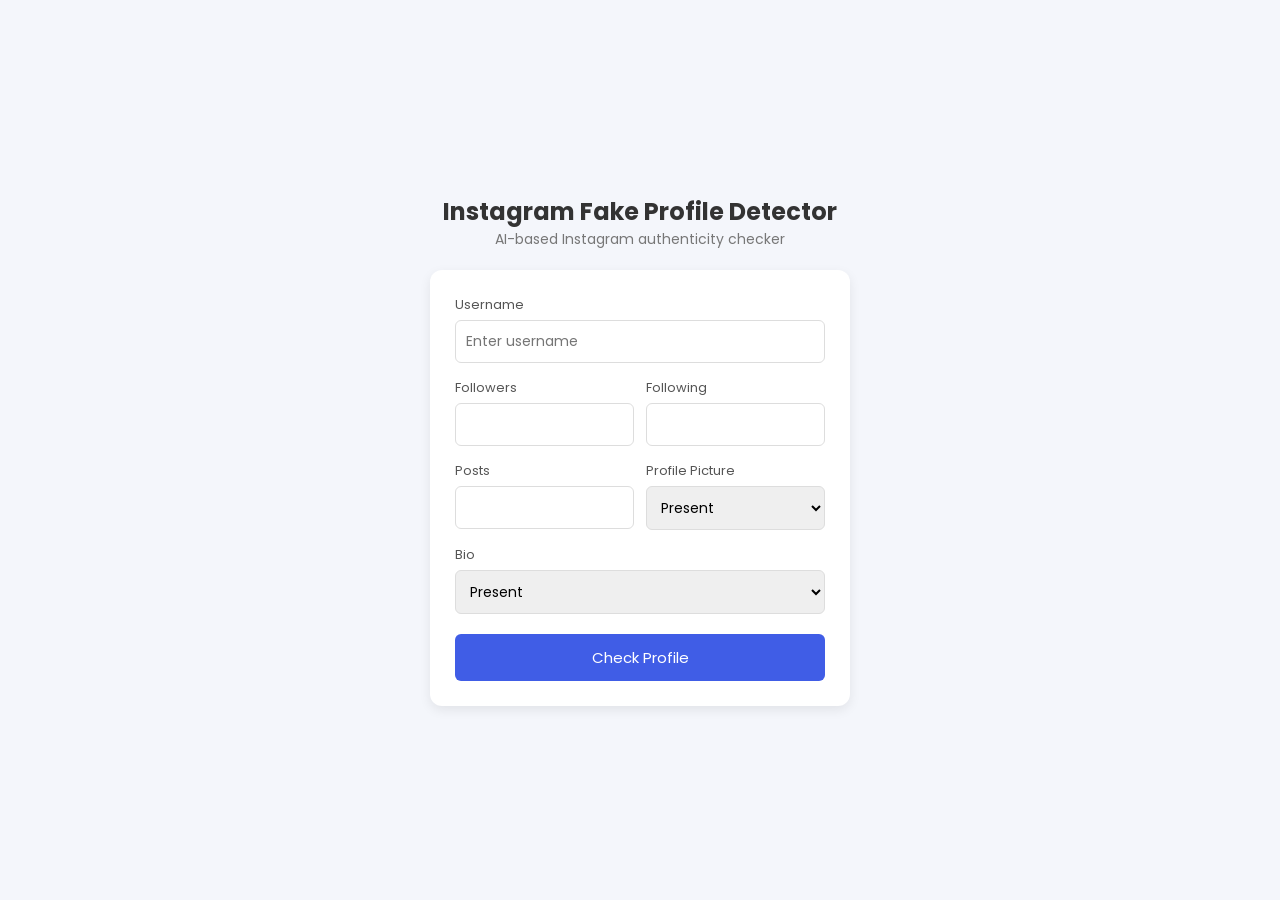
==== index.html @ 17ce8956 "Add files via upload" ====
<!DOCTYPE html>
<html>
<head>
  <title>Instagram Fake Profile Detector</title>
  <link rel="stylesheet" href="style.css">
  <link href="https://fonts.googleapis.com/css2?family=Poppins:wght@300;400;600&display=swap" rel="stylesheet">
</head>
<body>

<div class="page">

  <h1>Instagram Fake Profile Detector</h1>
  <p class="subtitle">AI-based Instagram authenticity checker</p>

  <div class="card">

    <div class="form-group">
      <label>Username</label>
      <input id="username" placeholder="Enter username">
    </div>

    <div class="grid">
      <div class="form-group">
        <label>Followers</label>
        <input id="followers" type="number">
      </div>
      <div class="form-group">
        <label>Following</label>
        <input id="following" type="number">
      </div>
    </div>

    <div class="grid">
      <div class="form-group">
        <label>Posts</label>
        <input id="posts" type="number">
      </div>
      <div class="form-group">
        <label>Profile Picture</label>
        <select id="has_pic">
          <option value="1">Present</option>
          <option value="0">Not Present</option>
        </select>
      </div>
    </div>

    <div class="form-group">
      <label>Bio</label>
      <select id="has_bio">
        <option value="1">Present</option>
        <option value="0">Not Present</option>
      </select>
    </div>

    <button onclick="checkProfile()" id="checkBtn">Check Profile</button>

    <div id="loader" class="loader hidden"></div>
    <div id="result" class="result hidden"></div>

  </div>

</div>

<script src="script.js"></script>
</body>
</html>
---- style.css ----
* {
  margin: 0;
  padding: 0;
  box-sizing: border-box;
  font-family: 'Poppins', sans-serif;
}

body {
  background: #f4f6fb;
  display: flex;
  justify-content: center;
  align-items: center;
  height: 100vh;
}

.page {
  width: 420px;
  text-align: center;
}

h1 {
  color: #333;
  font-size: 24px;
}

.subtitle {
  color: #777;
  font-size: 14px;
  margin-bottom: 20px;
}

.card {
  background: white;
  padding: 25px;
  border-radius: 12px;
  box-shadow: 0 4px 12px rgba(0,0,0,0.08);
  text-align: left;
}

.form-group {
  margin-bottom: 15px;
}

label {
  font-size: 13px;
  color: #555;
  margin-bottom: 5px;
  display: block;
}

input, select {
  width: 100%;
  padding: 10px;
  border-radius: 6px;
  border: 1px solid #ddd;
  font-size: 14px;
  transition: 0.3s;
}

input:focus, select:focus {
  border-color: #405de6;
  outline: none;
  box-shadow: 0 0 0 2px rgba(64,93,230,0.15);
}

.grid {
  display: grid;
  grid-template-columns: 1fr 1fr;
  gap: 12px;
}

button {
  width: 100%;
  padding: 12px;
  background: #405de6;
  color: white;
  border: none;
  border-radius: 6px;
  font-size: 15px;
  cursor: pointer;
  transition: 0.3s;
  margin-top: 5px;
}

button:hover {
  background: #2f49c7;
  transform: translateY(-1px);
}

.loader {
  margin: 15px auto;
  width: 25px;
  height: 25px;
  border: 3px solid #eee;
  border-top: 3px solid #405de6;
  border-radius: 50%;
  animation: spin 0.8s linear infinite;
}

@keyframes spin {
  100% { transform: rotate(360deg); }
}

.hidden {
  display: none;
}

.result {
  margin-top: 15px;
  padding: 12px;
  border-radius: 6px;
  text-align: center;
  font-weight: 600;
  font-size: 14px;
}

.result.real {
  background: #e6f9e6;
  color: #1b7a1b;
}

.result.fake {
  background: #ffe5e5;
  color: #b30000;
}
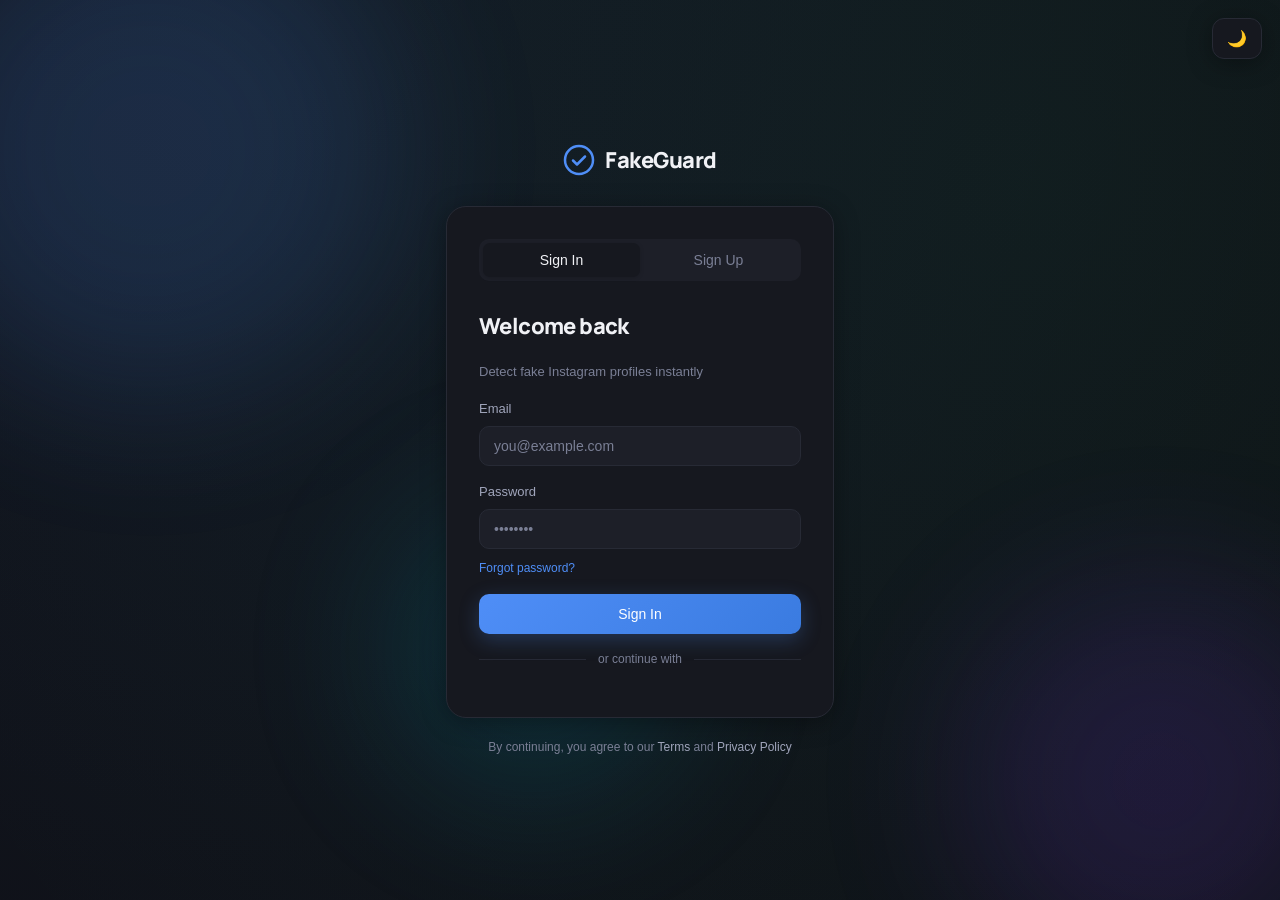
==== commit 5069548a: "Add files via upload" ====
--- a/index.html
+++ b/index.html
@@ -1,66 +1,120 @@
 <!DOCTYPE html>
-<html>
+<html lang="en" data-theme="dark">
 <head>
-  <title>Instagram Fake Profile Detector</title>
-  <link rel="stylesheet" href="style.css">
-  <link href="https://fonts.googleapis.com/css2?family=Poppins:wght@300;400;600&display=swap" rel="stylesheet">
+  <meta charset="UTF-8" />
+  <meta name="viewport" content="width=device-width, initial-scale=1.0"/>
+  <title>FakeGuard — Instagram Profile Analyzer</title>
+  <link rel="stylesheet" href="style.css"/>
+  <link rel="stylesheet" href="auth.css"/>
+ <link href="https://fonts.googleapis.com/css2?family=Manrope:wght@400;500;600;700;800&display=swap" rel="stylesheet">
+  <script src="https://accounts.google.com/gsi/client" async defer></script>
 </head>
-<body>
+<body class="auth-body">
+  <button class="theme-switch-btn" onclick="toggleTheme()" id="themeBtn">
+  🌙
+</button>
+  <div class="auth-bg">
+    <div class="bg-blob b1"></div>
+    <div class="bg-blob b2"></div>
+    <div class="bg-blob b3"></div>
+  </div>
 
-<div class="page">
-
-  <h1>Instagram Fake Profile Detector</h1>
-  <p class="subtitle">AI-based Instagram authenticity checker</p>
-
-  <div class="card">
-
-    <div class="form-group">
-      <label>Username</label>
-      <input id="username" placeholder="Enter username">
+  <div class="auth-container">
+    <div class="auth-brand">
+      <div class="brand-icon">
+        <svg width="32" height="32" viewBox="0 0 32 32" fill="none">
+          <circle cx="16" cy="16" r="14" stroke="var(--accent)" stroke-width="2.5"/>
+          <path d="M10 16.5l4 4 8-8" stroke="var(--accent)" stroke-width="2.5" stroke-linecap="round" stroke-linejoin="round"/>
+        </svg>
+      </div>
+      <span class="brand-name">FakeGuard</span>
     </div>
 
-    <div class="grid">
-      <div class="form-group">
-        <label>Followers</label>
-        <input id="followers" type="number">
+    <div class="auth-card">
+      <div class="auth-tabs">
+        <button class="tab-btn active" id="tab-signin" onclick="switchTab('signin')">Sign In</button>
+        <button class="tab-btn" id="tab-signup" onclick="switchTab('signup')">Sign Up</button>
       </div>
-      <div class="form-group">
-        <label>Following</label>
-        <input id="following" type="number">
+
+      <!-- Sign In Form -->
+      <div class="auth-form" id="form-signin">
+        <h2 class="form-title">Welcome back</h2>
+        <p class="form-sub">Detect fake Instagram profiles instantly</p>
+
+        <div class="field-group">
+          <label>Email</label>
+          <input type="email" id="si-email" placeholder="you@example.com" class="field-input"/>
+        </div>
+        <div class="field-group">
+          <label>Password</label>
+          <input type="password" id="si-password" placeholder="••••••••" class="field-input"/>
+          <span class="forgot-link" onclick="alert('Password reset link sent!')">Forgot password?</span>
+        </div>
+        <div id="si-error" class="form-error hidden"></div>
+        <button class="btn-primary" onclick="handleSignIn()">Sign In</button>
+
+       <div class="divider"><span>or continue with</span></div>
+
+      
+
+<div class="g_id_signin"
+     data-type="standard"
+     data-size="large"
+     data-theme="filled_blue"
+     data-text="continue_with"
+     data-shape="pill">
+</div>
+      </div>
+
+      <!-- Sign Up Form -->
+      <div class="auth-form hidden" id="form-signup">
+        <h2 class="form-title">Create account</h2>
+        <p class="form-sub">Start detecting fake profiles today</p>
+
+        <div class="field-row">
+          <div class="field-group">
+            <label>First Name</label>
+            <input type="text" id="su-fname" placeholder="John" class="field-input"/>
+          </div>
+          <div class="field-group">
+            <label>Last Name</label>
+            <input type="text" id="su-lname" placeholder="Doe" class="field-input"/>
+          </div>
+        </div>
+        <div class="field-group">
+          <label>Email</label>
+          <input type="email" id="su-email" placeholder="you@example.com" class="field-input"/>
+        </div>
+        <div class="field-group">
+          <label>Password</label>
+          <input type="password" id="su-password" placeholder="Min. 8 characters" class="field-input"/>
+        </div>
+        <div id="su-error" class="form-error hidden"></div>
+        <button class="btn-primary" onclick="handleSignUp()">Create Account</button>
+
+        <div class="divider"><span>or continue with</span></div>
+
+<div class="g_id_signin"
+     data-type="standard"
+     data-size="large"
+     data-theme="filled_blue"
+     data-text="continue_with"
+     data-shape="pill">
+</div>
       </div>
     </div>
-
-    <div class="grid">
-      <div class="form-group">
-        <label>Posts</label>
-        <input id="posts" type="number">
-      </div>
-      <div class="form-group">
-        <label>Profile Picture</label>
-        <select id="has_pic">
-          <option value="1">Present</option>
-          <option value="0">Not Present</option>
-        </select>
-      </div>
-    </div>
-
-    <div class="form-group">
-      <label>Bio</label>
-      <select id="has_bio">
-        <option value="1">Present</option>
-        <option value="0">Not Present</option>
-      </select>
-    </div>
-
-    <button onclick="checkProfile()" id="checkBtn">Check Profile</button>
-
-    <div id="loader" class="loader hidden"></div>
-    <div id="result" class="result hidden"></div>
-
-  </div>
-
+    
+<p class="auth-footer">By continuing, you agree to our <a href="#">Terms</a> and <a href="#">Privacy Policy</a></p>
 </div>
 
-<script src="script.js"></script>
+<div id="g_id_onload"
+     data-client_id="573878924787-oca6rib1l6hmlj53ogvjl6k5aaiqinsg.apps.googleusercontent.com"
+     data-callback="handleGoogleLogin"
+     data-auto_prompt="false"
+     data-ux_mode="popup">
+</div>
+
+<script src="auth.js"></script>
+<script src="app.js"></script>
 </body>
-</html>
+</html>
--- a/style.css
+++ b/style.css
@@ -1,125 +1,848 @@
-* {
-  margin: 0;
-  padding: 0;
-  box-sizing: border-box;
-  font-family: 'Poppins', sans-serif;
-}
+/* ============================================
+   FakeGuard — style.css
+   Global variables, resets, shared components
+   ============================================ */
+
+@import url('https://fonts.googleapis.com/css2?family=DM+Sans:opsz,wght@9..40,300;9..40,400;9..40,500;9..40,600;9..40,700&family=Syne:wght@700;800&display=swap');
+
+/* ---- CSS Variables ---- */
+:root {
+  --accent: #4F8EF7;
+  --accent-hover: #3a7be0;
+  --accent-soft: rgba(79,142,247,0.12);
+
+  /* Dark theme (default) */
+  --bg: #0e0f14;
+  --surface: #16181f;
+  --surface2: #1d1f28;
+  --border: #272a35;
+  --text: #f0f1f5;
+  --text-muted: #7a7f95;
+  --text-secondary: #a0a5bb;
+  --shadow: 0 4px 24px rgba(0,0,0,0.35);
+  --sidebar-w: 240px;
+
+  --red: #ef4444;
+  --red-soft: rgba(239,68,68,0.12);
+  --green: #22c55e;
+  --green-soft: rgba(34,197,94,0.12);
+  --amber: #f59e0b;
+  --amber-soft: rgba(245,158,11,0.12);
+  --blue-soft: rgba(79,142,247,0.12);
+}
+
+[data-theme="light"] {
+  --bg: #f4f6fb;
+  --surface: #ffffff;
+  --surface2: #eef1f8;
+  --border: #dde2ef;
+  --text: #111827;
+  --text-muted: #8895b0;
+  --text-secondary: #5a6480;
+  --shadow: 0 4px 24px rgba(0,0,0,0.08);
+}
+
+/* ---- Reset ---- */
+*, *::before, *::after { box-sizing: border-box; margin: 0; padding: 0; }
+
+html { scroll-behavior: smooth; }
 
 body {
-  background: #f4f6fb;
+ font-family: 'Inter', system-ui, -apple-system, sans-serif;
+  background: var(--bg);
+  color: var(--text);
+  font-size: 15px;
+  line-height: 1.6;
+  transition: background 0.3s, color 0.3s;
+}
+
+a { text-decoration: none; color: var(--accent); }
+a:hover { opacity: 0.85; }
+
+/* ---- Typography ---- */
+.page-title {
+  font-family: 'Inter', sans-serif;
+  font-size: 26px;
+  font-weight: 600;
+  color: var(--text);
+  letter-spacing: -0.5px;
+}
+
+.page-sub {
+  color: var(--text-muted);
+  font-size: 14px;
+  margin-top: 2px;
+}
+
+.section-title {
+  font-size: 15px;
+  font-weight: 600;
+  color: var(--text);
+  margin-bottom: 16px;
+}
+
+/* ---- Buttons ---- */
+.btn-primary {
+  display: inline-flex;
+  align-items: center;
+  gap: 8px;
+  background: var(--accent);
+  color: #fff;
+  border: none;
+  border-radius: 10px;
+  padding: 12px 22px;
+  font-size: 14px;
+  font-weight: 600;
+font-family: 'Inter', sans-serif;
+  cursor: pointer;
+  transition: background 0.2s, transform 0.15s;
+  width: 100%;
+  justify-content: center;
+}
+.btn-primary:hover { background: var(--accent-hover); transform: translateY(-1px); }
+.btn-primary:active { transform: translateY(0); }
+.btn-primary.compact { width: auto; padding: 10px 18px; }
+
+.btn-outline {
+  display: inline-flex;
+  align-items: center;
+  gap: 8px;
+  background: transparent;
+  color: var(--text);
+  border: 1.5px solid var(--border);
+  border-radius: 10px;
+  padding: 10px 18px;
+  font-size: 14px;
+  font-weight: 500;
+  font-family: 'Inter', sans-serif;
+  cursor: pointer;
+  transition: border-color 0.2s, background 0.2s;
+}
+.btn-outline:hover { border-color: var(--accent); color: var(--accent); }
+.btn-outline.full-w { width: 100%; justify-content: center; }
+
+.btn-ghost {
+  background: transparent;
+  border: none;
+  color: var(--accent);
+  font-size: 13px;
+  font-weight: 500;
+  cursor: pointer;
+  font-family: 'Inter', sans-serif;
+  padding: 6px 10px;
+  border-radius: 8px;
+  transition: background 0.2s;
+}
+.btn-ghost:hover { background: var(--accent-soft); }
+
+/* ---- Form Elements ---- */
+.field-group { display: flex; flex-direction: column; gap: 6px; }
+.field-group label {
+  font-size: 13px;
+  font-weight: 500;
+  color: var(--text-secondary);
+}
+.required { color: var(--red); }
+.optional { color: var(--text-muted); font-weight: 400; }
+
+.field-input {
+  background: var(--bg);
+  border: 1.5px solid var(--border);
+  border-radius: 10px;
+  padding: 11px 14px;
+  font-size: 14px;
+  color: var(--text);
+ font-family: 'Inter', sans-serif;
+  transition: border-color 0.2s, box-shadow 0.2s;
+  outline: none;
+  width: 100%;
+}
+.field-input:focus {
+  border-color: var(--accent);
+  box-shadow: 0 0 0 3px var(--accent-soft);
+}
+.field-input::placeholder { color: var(--text-muted); }
+.field-select { cursor: pointer; }
+.field-textarea { resize: vertical; min-height: 90px; }
+
+.form-error {
+  background: var(--red-soft);
+  color: var(--red);
+  border: 1px solid rgba(239,68,68,0.25);
+  border-radius: 8px;
+  padding: 10px 14px;
+  font-size: 13px;
+  font-weight: 500;
+}
+.form-success {
+  background: var(--green-soft);
+  color: var(--green);
+  border: 1px solid rgba(34,197,94,0.25);
+  border-radius: 8px;
+  padding: 10px 14px;
+  font-size: 13px;
+  font-weight: 500;
+}
+
+/* ---- Utilities ---- */
+.hidden { display: none !important; }
+
+/* ---- Badge ---- */
+/* ===== Premium Badge Base ===== */
+.badge {
+  display: inline-flex;
+  align-items: center;
+  gap: 6px;
+  padding: 6px 12px;
+  font-size: 12px;
+  font-weight: 600;
+  border-radius: 999px;
+  letter-spacing: 0.3px;
+  white-space: nowrap;
+  backdrop-filter: blur(6px);
+  border: 1px solid transparent;
+  transition: all 0.25s ease;
+}
+
+/* Hover effect (subtle premium feel) */
+.badge:hover {
+  transform: translateY(-1px);
+  filter: brightness(1.1);
+}
+/* 🔴 Fake */
+.badge-fake {
+  background: linear-gradient(135deg, rgba(239, 68, 68, 0.15), rgba(239, 68, 68, 0.05));
+  color: #ef4444;
+  border: 1px solid rgba(239, 68, 68, 0.4);
+  box-shadow: 0 0 8px rgba(239, 68, 68, 0.15);
+}
+
+/* 🟡 Suspicious */
+.badge-suspicious {
+  background: linear-gradient(135deg, rgba(245, 158, 11, 0.18), rgba(245, 158, 11, 0.05));
+  color: #f59e0b;
+  border: 1px solid rgba(245, 158, 11, 0.4);
+  box-shadow: 0 0 8px rgba(245, 158, 11, 0.15);
+}
+
+/* 🟢 Real */
+.badge-real {
+  background: linear-gradient(135deg, rgba(34, 197, 94, 0.18), rgba(34, 197, 94, 0.05));
+  color: #22c55e;
+  border: 1px solid rgba(34, 197, 94, 0.4);
+  box-shadow: 0 0 8px rgba(34, 197, 94, 0.15);
+}
+@keyframes badgePulse {
+  0% { box-shadow: 0 0 0 rgba(0,0,0,0); }
+  50% { box-shadow: 0 0 10px rgba(255,255,255,0.08); }
+  100% { box-shadow: 0 0 0 rgba(0,0,0,0); }
+}
+
+.badge {
+  animation: badgePulse 2.5s infinite;
+}
+
+/* ---- Toast ---- */
+.toast {
+  position: fixed;
+  bottom: 24px;
+  right: 24px;
+  background: var(--surface2);
+  border: 1px solid var(--border);
+  border-radius: 12px;
+  padding: 14px 20px;
+  font-size: 14px;
+  font-weight: 500;
+  box-shadow: var(--shadow);
+  z-index: 9999;
+  animation: slideUp 0.3s ease;
+}
+@keyframes slideUp {
+  from { opacity: 0; transform: translateY(10px); }
+  to { opacity: 1; transform: translateY(0); }
+}
+
+
+/* ---- Empty State ---- */
+.empty-state {
   display: flex;
-  justify-content: center;
+  flex-direction: column;
   align-items: center;
-  height: 100vh;
-}
-
-.page {
-  width: 420px;
+  gap: 12px;
+  padding: 48px 20px;
   text-align: center;
-}
-
-h1 {
-  color: #333;
-  font-size: 24px;
-}
-
-.subtitle {
-  color: #777;
+  color: var(--text-muted);
   font-size: 14px;
-  margin-bottom: 20px;
-}
-
-.card {
-  background: white;
-  padding: 25px;
-  border-radius: 12px;
-  box-shadow: 0 4px 12px rgba(0,0,0,0.08);
-  text-align: left;
-}
-
-.form-group {
-  margin-bottom: 15px;
-}
-
-label {
-  font-size: 13px;
-  color: #555;
-  margin-bottom: 5px;
-  display: block;
-}
-
-input, select {
-  width: 100%;
-  padding: 10px;
-  border-radius: 6px;
-  border: 1px solid #ddd;
-  font-size: 14px;
-  transition: 0.3s;
-}
-
-input:focus, select:focus {
-  border-color: #405de6;
-  outline: none;
-  box-shadow: 0 0 0 2px rgba(64,93,230,0.15);
-}
-
-.grid {
+}
+
+/* ---- Form Grid ---- */
+.form-grid {
   display: grid;
   grid-template-columns: 1fr 1fr;
+  gap: 16px;
+  margin-bottom: 20px;
+}
+.form-grid .full { grid-column: 1 / -1; }
+@media (max-width: 600px) {
+  .form-grid { grid-template-columns: 1fr; }
+  .form-grid .full { grid-column: 1; }
+}
+
+/* Clean headings */
+h1 {
+  font-size: 28px;
+  font-weight: 600;
+  letter-spacing: -0.3px;
+}
+
+h2, h3 {
+  font-weight: 600;
+}
+
+/* Improve readability */
+body {
+  line-height: 1.5;
+}
+.stat-val {
+  font-weight: 600;
+}
+
+.section-title {
+  font-weight: 600;
+}
+/* ============================= */
+/* 🔥 GLOBAL TYPOGRAPHY SYSTEM */
+/* ============================= */
+
+
+h1 {
+  font-size: 26px;
+  font-weight: 600;
+  letter-spacing: -0.4px;
+}
+
+h2, h3 {
+  font-weight: 600;
+}
+
+.section-title {
+  font-size: 16px;
+  font-weight: 600;
+}
+
+.stat-val {
+  font-family: 'Inter', sans-serif;
+  font-size: 28px;        /* 🔥 increase size */
+  font-weight: 700;       /* bold premium look */
+  letter-spacing: -0.5px; /* tighter spacing like Apple */
+}
+
+.stat-label {
+  font-size: 13px;
+  color: var(--text-muted);
+}
+
+button {
+  font-weight: 500;
+}
+
+.nav-item span {
+  font-size: 14px;
+  font-weight: 500;
+}
+/* ============================================
+   🔥 NEXT LEVEL UI UPGRADE (SAFE OVERRIDE)
+   ============================================ */
+
+/* --- Background Upgrade --- */
+body {
+  background:
+    radial-gradient(circle at 20% 0%, rgba(79,142,247,0.08), transparent),
+    radial-gradient(circle at 80% 20%, rgba(34,197,94,0.06), transparent),
+    var(--bg);
+}
+
+/* --- Premium Cards --- */
+.section-card {
+  background: rgba(255,255,255,0.03) !important;
+  backdrop-filter: blur(10px);
+  border: 1px solid rgba(255,255,255,0.06) !important;
+
+  box-shadow: none !important;
+
+  transition: all 0.25s ease;
+}
+
+.section-card:hover {
+  transform: translateY(-3px);
+  background: rgba(255,255,255,0.06) !important;
+}
+
+/* --- Improve Typography Feel --- */
+.page-title {
+  font-size: 28px;
+  font-weight: 600;
+  letter-spacing: -0.4px;
+}
+
+.section-title {
+  font-size: 14px;
+  color: var(--text-muted);
+}
+
+/* --- Buttons Upgrade --- */
+.btn-primary {
+  background: linear-gradient(135deg, #4F8EF7, #3a7be0);
+  box-shadow: 0 6px 20px rgba(79,142,247,0.25);
+}
+
+.btn-primary:hover {
+  transform: translateY(-2px);
+  box-shadow: 0 10px 30px rgba(79,142,247,0.35);
+}
+
+/* --- Input Fields Modern --- */
+.field-input {
+  background: rgba(255,255,255,0.02);
+  border: 1px solid rgba(255,255,255,0.08);
+}
+
+.field-input:focus {
+  box-shadow: 0 0 0 3px rgba(79,142,247,0.15);
+}
+
+/* --- Progress Bars Smooth --- */
+.progress-bar {
+  height: 6px;
+  border-radius: 6px;
+  background: rgba(255,255,255,0.08);
+}
+
+.progress-fill {
+  border-radius: 6px;
+  transition: width 0.4s ease;
+}
+
+/* --- Sidebar Hover (Premium feel) --- */
+.nav-item {
+  transition: all 0.2s ease;
+}
+
+.nav-item:hover {
+  background: rgba(255,255,255,0.05);
+  transform: translateX(4px);
+}
+
+/* --- Result Box Enhancement --- */
+.result-box {
+  border-radius: 14px;
+  padding: 24px;
+  transition: all 0.3s ease;
+}
+
+.result-box.real {
+  background: linear-gradient(
+    135deg,
+    rgba(34,197,94,0.15),
+    rgba(34,197,94,0.05)
+  );
+}
+
+.result-box.fake {
+  background: linear-gradient(
+    135deg,
+    rgba(239,68,68,0.15),
+    rgba(239,68,68,0.05)
+  );
+}
+
+/* --- Subtle Animation --- */
+.section-card {
+  animation: fadeUp 0.4s ease;
+}
+
+@keyframes fadeUp {
+  from {
+    opacity: 0;
+    transform: translateY(8px);
+  }
+  to {
+    opacity: 1;
+    transform: translateY(0);
+  }
+}
+/* ============================= */
+/* 🎬 GLOBAL MOTION SYSTEM */
+/* ============================= */
+
+* {
+  transition: background 0.25s ease,
+              border-color 0.25s ease,
+              transform 0.2s ease,
+              opacity 0.2s ease;
+}
+
+/* Smooth page entry */
+body {
+  animation: pageFade 0.4s ease;
+}
+
+@keyframes pageFade {
+  from { opacity: 0; transform: translateY(8px); }
+  to { opacity: 1; transform: translateY(0); }
+}
+.section-card {
+  background: rgba(255,255,255,0.03) !important;
+  backdrop-filter: blur(14px);
+
+  border: 1px solid rgba(255,255,255,0.06);
+  box-shadow:
+    0 10px 30px rgba(0,0,0,0.25),
+    inset 0 1px 0 rgba(255,255,255,0.05);
+
+  transition: all 0.25s ease;
+}
+
+.section-card:hover {
+  transform: translateY(-4px) scale(1.01);
+}
+.btn-primary {
+  position: relative;
+  overflow: hidden;
+}
+
+/* glow effect */
+.btn-primary::after {
+  content: "";
+  position: absolute;
+  inset: 0;
+  background: radial-gradient(circle, rgba(255,255,255,0.2), transparent);
+  opacity: 0;
+  transition: opacity 0.3s ease;
+}
+
+.btn-primary:hover::after {
+  opacity: 1;
+}
+.progress-fill {
+  transition: width 0.6s cubic-bezier(.4,0,.2,1);
+}
+/* Skeleton loader */
+.skeleton {
+  background: linear-gradient(
+    90deg,
+    rgba(255,255,255,0.04),
+    rgba(255,255,255,0.08),
+    rgba(255,255,255,0.04)
+  );
+  background-size: 200% 100%;
+  animation: shimmer 1.4s infinite;
+  border-radius: 8px;
+}
+
+@keyframes shimmer {
+  0% { background-position: 200% 0; }
+  100% { background-position: -200% 0; }
+}
+.sidebar {
+  backdrop-filter: blur(16px);
+}
+
+.nav-item {
+  border-radius: 10px;
+}
+
+.nav-item.active {
+  background: rgba(79,142,247,0.15);
+}
+
+.nav-item:hover {
+  transform: translateX(6px);
+}
+/* ============================= */
+/* 🔥 FINAL LIGHT MODE FIX (CLEAN) */
+/* ============================= */
+
+[data-theme="light"] {
+  --bg: #f8fafc;
+  --surface: #ffffff;
+  --surface2: #f1f5f9;
+
+  --border: #e2e8f0;
+  --text: #0f172a;
+  --text-muted: #64748b;
+}
+
+/* Override glass cards ONLY in light mode */
+[data-theme="light"] .section-card {
+  background: #ffffff !important;
+  border: 1px solid #e2e8f0 !important;
+  box-shadow: 0 6px 20px rgba(0,0,0,0.05) !important;
+  backdrop-filter: none !important;
+}
+
+/* Sidebar clean */
+[data-theme="light"] .sidebar {
+  background: #ffffff !important;
+  border-right: 1px solid #e2e8f0 !important;
+}
+
+/* Button visibility */
+[data-theme="light"] .collapse-btn {
+  background: #f1f5f9 !important;
+  color: #0f172a !important;
+}
+
+/* Inputs */
+[data-theme="light"] .field-input {
+  background: #ffffff !important;
+  border: 1px solid #e2e8f0 !important;
+}
+
+/* Nav hover */
+[data-theme="light"] .nav-item:hover {
+  background: #f1f5f9 !important;
+}
+/* ============================================
+   🍎 FINAL LIGHT MODE PREMIUM POLISH (ADD LAST)
+   ============================================ */
+
+/* 1. Soft background (Apple style) */
+[data-theme="light"] body {
+  background: linear-gradient(
+    180deg,
+    #f8fafc 0%,
+    #eef2f7 100%
+  ) !important;
+}
+
+/* 2. Premium card depth */
+[data-theme="light"] .section-card {
+  background: #ffffff !important;
+  border: 1px solid #e2e8f0 !important;
+
+  box-shadow:
+    0 1px 2px rgba(0,0,0,0.05),
+    0 10px 30px rgba(0,0,0,0.06) !important;
+
+  border-radius: 14px;
+}
+
+/* 3. Inputs (Notion style) */
+[data-theme="light"] .field-input {
+  background: #f9fafb !important;
+  border: 1px solid #e2e8f0 !important;
+}
+
+[data-theme="light"] .field-input:focus {
+  background: #ffffff !important;
+  border-color: #4F8EF7 !important;
+  box-shadow: 0 0 0 3px rgba(79,142,247,0.12);
+}
+
+/* 4. Sidebar polish */
+[data-theme="light"] .sidebar {
+  background: #ffffff !important;
+  border-right: 1px solid #e6eaf2 !important;
+}
+
+[data-theme="light"] .nav-item.active {
+  background: #eef2ff !important;
+  color: #4F8EF7 !important;
+}
+
+/* 5. Profile card highlight */
+[data-theme="light"] .profile-card {
+  background: #ffffff;
+  border: 1px solid #e6eaf2;
+
+  box-shadow: 0 4px 16px rgba(0,0,0,0.05);
+  border-radius: 16px;
+}
+
+/* 6. Typography polish */
+[data-theme="light"] .page-title {
+  font-size: 28px;
+  font-weight: 600;
+  color: #0f172a;
+}
+
+[data-theme="light"] .page-sub {
+  color: #64748b;
+}
+
+[data-theme="light"] .section-title {
+  color: #334155;
+  font-size: 15px;
+}
+/* ============================================
+   🧼 CLEAN FINAL DESIGN SYSTEM
+   ============================================ */
+
+/* ---------- BASE TYPOGRAPHY ---------- */
+body {
+  font-family: 'Inter', system-ui, -apple-system, sans-serif;
+  font-size: 14px;
+  line-height: 1.6;
+  color: var(--text);
+}
+
+/* ---------- CARD SYSTEM ---------- */
+.section-card {
+  background: var(--surface);
+  border: 1px solid var(--border);
+  border-radius: 14px;
+  padding: 24px;
+  box-shadow: var(--shadow);
+  transition: all 0.25s ease;
+}
+
+.section-card:hover {
+  transform: translateY(-2px);
+}
+
+/* ---------- BUTTON SYSTEM ---------- */
+.btn-primary {
+  background: linear-gradient(135deg, #4F8EF7, #3a7be0);
+  border-radius: 10px;
+  font-weight: 500;
+}
+
+/* ---------- INPUT SYSTEM ---------- */
+.field-input {
+  background: var(--surface2);
+  border: 1px solid var(--border);
+  border-radius: 10px;
+}
+
+.field-input:focus {
+  border-color: var(--accent);
+  box-shadow: 0 0 0 3px var(--accent-soft);
+}
+
+/* ---------- NAV ---------- */
+.nav-item {
+  border-radius: 10px;
+  transition: all 0.2s ease;
+}
+
+.nav-item:hover {
+  background: var(--surface2);
+  transform: translateX(4px);
+}
+
+/* ============================================
+   🌙 DARK MODE (DEFAULT)
+   ============================================ */
+
+body {
+  background:
+    radial-gradient(circle at 20% 0%, rgba(79,142,247,0.08), transparent),
+    radial-gradient(circle at 80% 20%, rgba(34,197,94,0.06), transparent),
+    var(--bg);
+}
+
+/* ============================================
+   ☀️ LIGHT MODE (APPLE / NOTION STYLE)
+   ============================================ */
+
+[data-theme="light"] body {
+  background: linear-gradient(
+    180deg,
+    #f8fafc 0%,
+    #eef2f7 100%
+  );
+}
+
+[data-theme="light"] .section-card {
+  background: #ffffff;
+  border: 1px solid #e2e8f0;
+
+  box-shadow:
+    0 1px 2px rgba(0,0,0,0.05),
+    0 10px 30px rgba(0,0,0,0.06);
+}
+
+[data-theme="light"] .field-input {
+  background: #f1f5f9;
+  border: 1px solid #e2e8f0;
+}
+
+[data-theme="light"] .field-input:focus {
+  background: #ffffff;
+}
+
+[data-theme="light"] .sidebar {
+  background: #ffffff;
+  border-right: 1px solid #e2e8f0;
+}
+
+[data-theme="light"] .nav-item.active {
+  background: #e0e7ff;
+}
+.badge-suspicious {
+  background: rgba(245, 158, 11, 0.15);
+  color: #f59e0b;
+  border: 1px solid rgba(245, 158, 11, 0.4);
+}
+/* Keep username + badge in same row */
+.recent-item {
+  display: flex;
+  justify-content: space-between;
+  align-items: center;
   gap: 12px;
 }
 
-button {
+/* Prevent badge from going to next line */
+.badge {
+  white-space: nowrap;
+  flex-shrink: 0;
+}
+/* Prevent wrapping inside table */
+td {
+  white-space: nowrap;
+}
+
+/* Better alignment */
+.badge {
+  display: inline-flex;
+  align-items: center;
+  gap: 4px;
+}
+.recent-item {
+  display: flex;
+  justify-content: space-between;
+  align-items: center;
+}
+
+.badge {
+  flex-shrink: 0;
+}
+/* Username + badge inline */
+.user-cell {
+  display: flex;
+  align-items: center;
+  gap: 10px;
+}
+
+/* Prevent breaking */
+.badge {
+  white-space: nowrap;
+}
+/* Table alignment fix */
+table {
   width: 100%;
-  padding: 12px;
-  background: #405de6;
-  color: white;
-  border: none;
-  border-radius: 6px;
-  font-size: 15px;
-  cursor: pointer;
-  transition: 0.3s;
-  margin-top: 5px;
-}
-
-button:hover {
-  background: #2f49c7;
-  transform: translateY(-1px);
-}
-
-.loader {
-  margin: 15px auto;
-  width: 25px;
-  height: 25px;
-  border: 3px solid #eee;
-  border-top: 3px solid #405de6;
-  border-radius: 50%;
-  animation: spin 0.8s linear infinite;
-}
-
-@keyframes spin {
-  100% { transform: rotate(360deg); }
-}
-
-.hidden {
-  display: none;
-}
-
-.result {
-  margin-top: 15px;
-  padding: 12px;
-  border-radius: 6px;
-  text-align: center;
-  font-weight: 600;
-  font-size: 14px;
-}
-
-.result.real {
-  background: #e6f9e6;
-  color: #1b7a1b;
-}
-
-.result.fake {
-  background: #ffe5e5;
-  color: #b30000;
-}
+  border-collapse: collapse;
+}
+
+th, td {
+  padding: 12px 10px;
+  text-align: left;
+  vertical-align: middle;
+}
+
+/* Keep badge clean */
+.badge {
+  display: inline-block;
+  white-space: nowrap;
+}
--- a/auth.css
+++ b/auth.css
@@ -0,0 +1,211 @@
+/* ============================================
+   FakeGuard — auth.css
+   ============================================ */
+
+.auth-body {
+  min-height: 100vh;
+  display: flex;
+  align-items: center;
+  justify-content: center;
+  position: relative;
+  overflow: hidden;
+}
+.auth-body,
+.auth-card,
+.auth-form,
+input,
+button,
+label,
+p,
+span,
+div {
+  font-family: 'Poppins', sans-serif;
+}
+
+/* Background blobs */
+.auth-bg { position: fixed; inset: 0; z-index: 0; pointer-events: none; }
+.bg-blob {
+  position: absolute;
+  border-radius: 50%;
+  filter: blur(80px);
+  opacity: 0.15;
+}
+.b1 {
+  width: 500px; height: 500px;
+  background: var(--accent);
+  top: -100px; left: -100px;
+}
+.b2 {
+  width: 400px; height: 400px;
+  background: #7c3aed;
+  bottom: -80px; right: -80px;
+}
+.b3 {
+  width: 300px; height: 300px;
+  background: #06b6d4;
+  bottom: 100px; left: 30%;
+}
+
+[data-theme="light"] .bg-blob { opacity: 0.08; }
+
+/* Container */
+.auth-container {
+  position: relative;
+  z-index: 1;
+  width: 100%;
+  max-width: 420px;
+  padding: 24px 16px;
+}
+
+/* Brand */
+.auth-brand {
+  display: flex;
+  align-items: center;
+  gap: 10px;
+  justify-content: center;
+  margin-bottom: 28px;
+}
+.brand-icon { display: flex; align-items: center; }
+.brand-name {
+  font-family: 'Manrope', sans-serif;
+  font-size: 22px;
+  font-weight: 800;
+  color: var(--text);
+  letter-spacing: -0.5px;
+}
+/* Auth card */
+.auth-card {
+  background: var(--surface);
+  border: 1px solid var(--border);
+  border-radius: 20px;
+  padding: 32px;
+  box-shadow: var(--shadow);
+}
+
+/* Tabs */
+.auth-tabs {
+  display: flex;
+  background: var(--surface2);
+  border-radius: 10px;
+  padding: 4px;
+  margin-bottom: 28px;
+}
+.tab-btn {
+  flex: 1;
+  padding: 9px;
+  border: none;
+  border-radius: 7px;
+  background: transparent;
+  color: var(--text-muted);
+  font-size: 14px;
+  font-weight: 500;
+  font-family: 'poppins', sans-serif;
+  cursor: pointer;
+  transition: all 0.2s;
+}
+.tab-btn.active {
+  background: var(--surface);
+  color: var(--text);
+  box-shadow: 0 1px 4px rgba(0,0,0,0.15);
+}
+
+/* Form */
+.auth-form { display: flex; flex-direction: column; gap: 16px; }
+.form-title {
+  font-family: 'Manrope', sans-serif;
+  font-size: 22px;
+  font-weight: 800;
+  color: var(--text);
+  margin-bottom: 2px;
+  letter-spacing: -0.6px;
+}
+.form-sub { font-size: 13px; color: var(--text-muted); }
+
+.field-row {
+  display: grid;
+  grid-template-columns: 1fr 1fr;
+  gap: 12px;
+}
+
+.forgot-link {
+  font-size: 12px;
+  color: var(--accent);
+  cursor: pointer;
+  margin-top: 4px;
+  width: fit-content;
+}
+.forgot-link:hover { opacity: 0.8; }
+
+/* Divider */
+.divider {
+  display: flex;
+  align-items: center;
+  gap: 12px;
+  color: var(--text-muted);
+  font-size: 12px;
+}
+.divider::before, .divider::after {
+  content: '';
+  flex: 1;
+  height: 1px;
+  background: var(--border);
+}
+
+/* Google button */
+.btn-google {
+  display: flex;
+  align-items: center;
+  justify-content: center;
+  gap: 10px;
+  width: 100%;
+  padding: 11px;
+  background: var(--surface2);
+  border: 1.5px solid var(--border);
+  border-radius: 10px;
+  color: var(--text);
+  font-size: 14px;
+  font-weight: 500;
+  font-family: 'poppins', sans-serif;
+  cursor: pointer;
+  transition: border-color 0.2s, background 0.2s;
+}
+.btn-google:hover { border-color: var(--accent); background: var(--accent-soft); }
+
+/* Footer */
+.auth-footer {
+  text-align: center;
+  font-size: 12px;
+  color: var(--text-muted);
+  margin-top: 20px;
+}
+.auth-footer a { color: var(--text-secondary); }
+
+@media (max-width: 480px) {
+  .auth-card { padding: 24px 20px; }
+  .field-row { grid-template-columns: 1fr; }
+}
+.theme-switch-btn {
+  position: fixed;
+  top: 18px;
+  right: 18px;
+  z-index: 1000;
+
+  border: 1px solid var(--border);
+  background: var(--surface);
+  color: var(--text);
+
+  padding: 10px 14px;
+  border-radius: 12px;
+  cursor: pointer;
+
+  font-size: 16px;
+  font-weight: 600;
+
+  box-shadow: var(--shadow);
+  transition: all 0.25s ease;
+}
+
+.theme-switch-btn:hover {
+  transform: translateY(-2px);
+  background: var(--surface2);
+}
